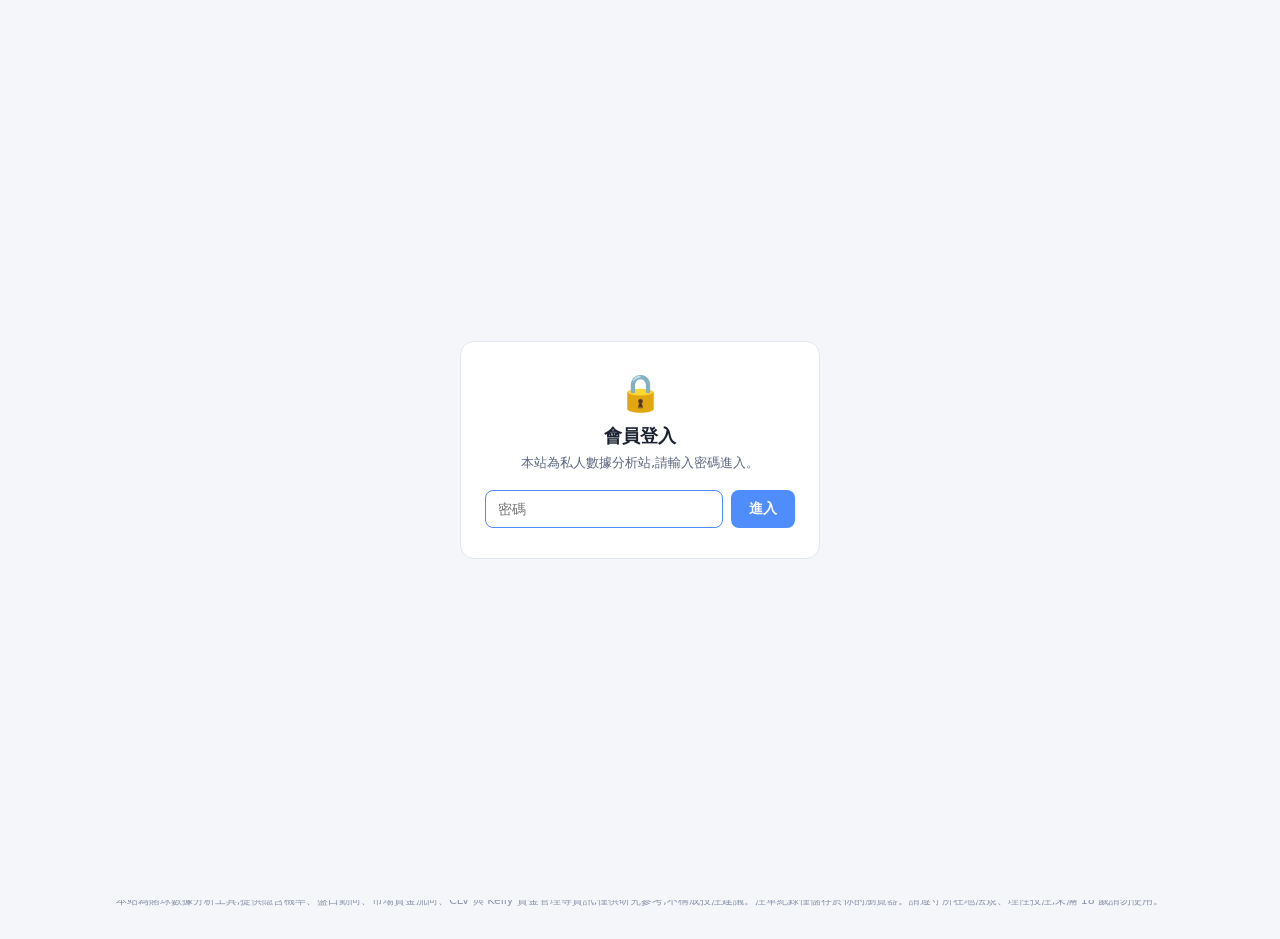
==== index.html @ 33e37930 "0711-2" ====
<!DOCTYPE html>
<html lang="zh-Hant">
<head>
<meta charset="UTF-8">
<meta name="viewport" content="width=device-width, initial-scale=1.0">
<!-- 私人站台:不允許任何搜尋引擎索引、跟隨或快取,僅供知道網址者使用 -->
<meta name="robots" content="noindex, nofollow, noarchive, nosnippet, noimageindex">
<meta name="googlebot" content="noindex, nofollow, noarchive, nosnippet, noimageindex">
<meta name="referrer" content="no-referrer">
<title>盤口數據分析站 | 賭球情報・盤口走勢・CLV</title>
<link rel="icon" href="data:image/svg+xml,<svg xmlns=%22http://www.w3.org/2000/svg%22 viewBox=%220 0 100 100%22><text y=%22.9em%22 font-size=%2290%22>📈</text></svg>">
<link rel="stylesheet" href="assets/css/style.css?v=9">
</head>
<body>

<!-- 假登入閘門:僅為入口儀式,非真正的存取控制 -->
<div id="loginGate" class="login-gate">
  <div class="login-card">
    <div class="login-icon">🔒</div>
    <h2>會員登入</h2>
    <p>本站為私人數據分析站,請輸入密碼進入。</p>
    <form id="loginForm" class="login-form">
      <input type="password" id="loginPw" placeholder="密碼" autocomplete="off" autofocus>
      <button type="submit">進入</button>
    </form>
    <p class="login-err" id="loginErr" hidden>密碼錯誤,請再試一次。</p>
  </div>
</div>
<script>
(function () {
  var KEY = "gateOk";
  var gate = document.getElementById("loginGate");
  function unlock() {
    gate.hidden = true;
    document.documentElement.classList.remove("gate-locked");
  }
  var ok = false;
  try { ok = sessionStorage.getItem(KEY) === "1"; } catch (e) {}
  if (ok) { unlock(); return; }
  document.documentElement.classList.add("gate-locked");
  document.getElementById("loginForm").addEventListener("submit", function (e) {
    e.preventDefault();
    if (document.getElementById("loginPw").value === "0") {
      try { sessionStorage.setItem(KEY, "1"); } catch (err) {}
      unlock();
    } else {
      document.getElementById("loginErr").hidden = false;
      document.getElementById("loginPw").value = "";
      document.getElementById("loginPw").focus();
    }
  });
})();
</script>

<header class="site-header">
  <div class="header-inner">
    <div class="brand">
      <span class="brand-icon">📈</span>
      <div class="brand-text">
        <h1>盤口數據分析站</h1>
        <p class="subtitle">MLB・NBA・日職・韓職|賠率、盤口動向與賭球數據</p>
      </div>
    </div>
    <div class="header-actions">
      <span class="updated-at" id="updatedAt">尚未更新</span>
      <a class="icon-btn nav-link" href="picks.html" title="今日推薦 TOP 5" aria-label="今日推薦 TOP 5">🎯</a>
      <button class="icon-btn" id="betlogBtn" title="注單紀錄與 CLV 分析" aria-label="注單紀錄與 CLV 分析">📒</button>
      <button class="icon-btn" id="refreshBtn" title="立即重新整理" aria-label="立即重新整理">⟳</button>
      <button class="icon-btn" id="notifBtn" title="比分變動桌面通知" aria-label="比分變動桌面通知">🔕</button>
      <button class="icon-btn" id="themeBtn" title="切換深淺色" aria-label="切換深淺色">🌙</button>
    </div>
  </div>
</header>

<nav class="toolbar">
  <div class="toolbar-inner">
    <div class="league-tabs" id="leagueTabs">
      <button class="tab active" data-league="all">全部</button>
      <button class="tab" data-league="mlb">MLB</button>
      <button class="tab" data-league="nba">NBA</button>
      <button class="tab" data-league="npb">日職 NPB</button>
      <button class="tab" data-league="kbo">韓職 KBO</button>
    </div>
    <div class="date-nav">
      <button class="icon-btn small" id="prevDay" aria-label="前一天">‹</button>
      <button class="date-label" id="dateLabel">今天</button>
      <button class="icon-btn small" id="nextDay" aria-label="後一天">›</button>
      <label class="auto-toggle">
        <input type="checkbox" id="autoRefreshToggle" checked>
        <span>自動更新</span>
      </label>
    </div>
  </div>
</nav>

<main id="content" class="content">
  <!-- league sections injected by JS -->
</main>

<footer class="site-footer">
  <p>資料來源:MLB Stats API、ESPN、TheSportsDB。賠率為 ESPN 合作數據供應商提供之美式盤,盤口走勢為本站每 20 分鐘自動採樣。</p>
  <p>本站為賭球數據分析工具,提供隱含機率、盤口動向、市場資金流向、CLV 與 Kelly 資金管理等資訊,僅供研究參考,不構成投注建議。注單紀錄僅儲存於你的瀏覽器。請遵守所在地法規、理性投注,未滿 18 歲請勿使用。</p>
</footer>

<div id="modal" class="modal hidden" aria-hidden="true">
  <div class="modal-backdrop" id="modalBackdrop"></div>
  <div class="modal-panel" role="dialog" aria-modal="true">
    <button class="modal-close" id="modalClose" aria-label="關閉">✕</button>
    <div id="modalBody" class="modal-body"></div>
  </div>
</div>

<script src="assets/js/app.js?v=8"></script>
</body>
</html>
---- assets/css/style.css ----
:root {
  --bg: #0b0f17;
  --bg-elev: #131a26;
  --bg-card: #171f2e;
  --border: #253044;
  --text: #e8ecf4;
  --text-dim: #8b96ac;
  --text-faint: #5c6780;
  --accent: #4f8dfd;
  --live: #ef4444;
  --live-bg: rgba(239, 68, 68, 0.12);
  --final-bg: rgba(139, 150, 172, 0.12);
  --scheduled-bg: rgba(79, 141, 253, 0.12);
  --mlb: #d64545;
  --nba: #e0762c;
  --npb: #3d7ab8;
  --kbo: #4a9b6e;
  --shadow: 0 1px 3px rgba(0, 0, 0, 0.4);
}

:root[data-theme="light"] {
  --bg: #f4f6fa;
  --bg-elev: #ffffff;
  --bg-card: #ffffff;
  --border: #e2e6ee;
  --text: #1a2130;
  --text-dim: #5c6780;
  --text-faint: #8b96ac;
  --live-bg: rgba(239, 68, 68, 0.08);
  --final-bg: rgba(92, 103, 128, 0.08);
  --scheduled-bg: rgba(79, 141, 253, 0.08);
  --shadow: 0 1px 3px rgba(20, 30, 50, 0.08);
}

@media (prefers-color-scheme: light) {
  :root:not([data-theme="dark"]) {
    --bg: #f4f6fa;
    --bg-elev: #ffffff;
    --bg-card: #ffffff;
    --border: #e2e6ee;
    --text: #1a2130;
    --text-dim: #5c6780;
    --text-faint: #8b96ac;
    --live-bg: rgba(239, 68, 68, 0.08);
    --final-bg: rgba(92, 103, 128, 0.08);
    --scheduled-bg: rgba(79, 141, 253, 0.08);
    --shadow: 0 1px 3px rgba(20, 30, 50, 0.08);
  }
}

* { box-sizing: border-box; }

html, body {
  margin: 0;
  padding: 0;
  background: var(--bg);
  color: var(--text);
  font-family: -apple-system, "Segoe UI", "PingFang TC", "Microsoft JhengHei", system-ui, sans-serif;
  min-height: 100%;
}

body {
  display: flex;
  flex-direction: column;
  min-height: 100vh;
}

/* Header */
.site-header {
  background: var(--bg-elev);
  border-bottom: 1px solid var(--border);
  position: sticky;
  top: 0;
  z-index: 20;
}

.header-inner {
  max-width: 1200px;
  margin: 0 auto;
  padding: 14px 20px;
  display: flex;
  align-items: center;
  justify-content: space-between;
  gap: 12px;
}

.brand { display: flex; align-items: center; gap: 12px; }
.brand-icon { font-size: 28px; }
.brand-text h1 { font-size: 18px; margin: 0; font-weight: 700; letter-spacing: 0.2px; }
.subtitle { margin: 2px 0 0; font-size: 12px; color: var(--text-dim); }

.header-actions { display: flex; align-items: center; gap: 10px; }
.updated-at { font-size: 12px; color: var(--text-faint); white-space: nowrap; }

.icon-btn {
  background: var(--bg-card);
  border: 1px solid var(--border);
  color: var(--text);
  width: 34px;
  height: 34px;
  border-radius: 8px;
  cursor: pointer;
  font-size: 16px;
  display: inline-flex;
  align-items: center;
  justify-content: center;
  transition: background 0.15s, transform 0.15s;
}
.icon-btn:hover { background: var(--border); }
.icon-btn:active { transform: scale(0.94); }
.icon-btn.small { width: 28px; height: 28px; font-size: 14px; }
.icon-btn.spinning { animation: spin 0.6s linear; }
@keyframes spin { to { transform: rotate(360deg); } }

/* Toolbar */
.toolbar {
  background: var(--bg);
  border-bottom: 1px solid var(--border);
  position: sticky;
  top: 63px;
  z-index: 19;
}
.toolbar-inner {
  max-width: 1200px;
  margin: 0 auto;
  padding: 10px 20px;
  display: flex;
  align-items: center;
  justify-content: space-between;
  gap: 12px;
  flex-wrap: wrap;
}

.league-tabs { display: flex; gap: 6px; flex-wrap: wrap; }
.tab {
  background: transparent;
  border: 1px solid var(--border);
  color: var(--text-dim);
  padding: 7px 14px;
  border-radius: 999px;
  font-size: 13px;
  cursor: pointer;
  font-weight: 600;
  transition: all 0.15s;
}
.tab:hover { color: var(--text); border-color: var(--accent); }
.tab.active { background: var(--accent); color: #fff; border-color: var(--accent); }

.date-nav { display: flex; align-items: center; gap: 8px; }
.date-label {
  background: var(--bg-card);
  border: 1px solid var(--border);
  color: var(--text);
  padding: 6px 12px;
  border-radius: 8px;
  font-size: 13px;
  cursor: pointer;
  min-width: 84px;
  text-align: center;
}
.auto-toggle {
  display: flex;
  align-items: center;
  gap: 6px;
  font-size: 12px;
  color: var(--text-dim);
  cursor: pointer;
  margin-left: 4px;
}
.auto-toggle input { cursor: pointer; }

/* Content */
.content {
  flex: 1;
  max-width: 1200px;
  width: 100%;
  margin: 0 auto;
  padding: 20px;
}

.league-section { margin-bottom: 32px; }
.league-section-header {
  display: flex;
  align-items: center;
  gap: 10px;
  margin-bottom: 12px;
}
.league-dot { width: 10px; height: 10px; border-radius: 50%; }
.league-section-header h2 { font-size: 16px; margin: 0; font-weight: 700; }
.league-count { font-size: 12px; color: var(--text-faint); }

.game-grid {
  display: grid;
  grid-template-columns: repeat(auto-fill, minmax(280px, 1fr));
  gap: 12px;
}

.game-card {
  background: var(--bg-card);
  border: 1px solid var(--border);
  border-radius: 12px;
  padding: 14px 16px;
  box-shadow: var(--shadow);
  border-left: 3px solid var(--league-color, var(--accent));
}

.game-status-row {
  display: flex;
  align-items: center;
  justify-content: space-between;
  margin-bottom: 10px;
}

.status-pill {
  display: inline-flex;
  align-items: center;
  gap: 6px;
  font-size: 11px;
  font-weight: 700;
  padding: 3px 9px;
  border-radius: 999px;
  letter-spacing: 0.3px;
}
.status-pill.live { background: var(--live-bg); color: var(--live); }
.status-pill.final { background: var(--final-bg); color: var(--text-dim); }
.status-pill.scheduled { background: var(--scheduled-bg); color: var(--accent); }

.live-dot {
  width: 6px; height: 6px; border-radius: 50%;
  background: var(--live);
  animation: pulse 1.4s ease-in-out infinite;
}
@keyframes pulse {
  0%, 100% { opacity: 1; transform: scale(1); }
  50% { opacity: 0.4; transform: scale(0.7); }
}

.game-detail { font-size: 12px; color: var(--text-faint); }

.team-row {
  display: flex;
  align-items: center;
  justify-content: space-between;
  padding: 5px 0;
}
.team-info { display: flex; align-items: center; gap: 8px; min-width: 0; }
.team-logo { width: 22px; height: 22px; object-fit: contain; flex-shrink: 0; }
.team-logo-fallback {
  width: 22px; height: 22px; border-radius: 50%;
  background: var(--border);
  flex-shrink: 0;
}
.team-name {
  font-size: 14px;
  white-space: nowrap;
  overflow: hidden;
  text-overflow: ellipsis;
  color: var(--text-dim);
}
.team-row.winner .team-name { color: var(--text); font-weight: 700; }
.team-score {
  font-size: 17px;
  font-weight: 700;
  font-variant-numeric: tabular-nums;
  color: var(--text-dim);
  min-width: 24px;
  text-align: right;
}
.team-row.winner .team-score { color: var(--text); }

.empty-state, .error-state {
  padding: 24px;
  text-align: center;
  color: var(--text-faint);
  background: var(--bg-card);
  border: 1px dashed var(--border);
  border-radius: 12px;
  font-size: 13px;
}
.error-state { color: var(--live); border-style: solid; }
.error-state button {
  margin-top: 8px;
  background: var(--bg-elev);
  border: 1px solid var(--border);
  color: var(--text);
  padding: 5px 12px;
  border-radius: 6px;
  cursor: pointer;
  font-size: 12px;
}

.skeleton {
  height: 96px;
  border-radius: 12px;
  background: linear-gradient(90deg, var(--bg-card) 25%, var(--border) 50%, var(--bg-card) 75%);
  background-size: 200% 100%;
  animation: shimmer 1.4s infinite;
}
@keyframes shimmer {
  0% { background-position: 200% 0; }
  100% { background-position: -200% 0; }
}

.site-footer {
  text-align: center;
  padding: 20px;
  font-size: 11px;
  color: var(--text-faint);
  border-top: 1px solid var(--border);
}

/* Odds row on cards */
.odds-row {
  display: flex;
  flex-wrap: wrap;
  gap: 4px 12px;
  margin-top: 8px;
  padding-top: 8px;
  border-top: 1px dashed var(--border);
  font-size: 11px;
  color: var(--text-faint);
  font-variant-numeric: tabular-nums;
}
.odds-row b { color: var(--text-dim); font-weight: 600; }

/* Score change flash */
@keyframes score-flash {
  0% { background: var(--live-bg); }
  100% { background: transparent; }
}
.game-card.flash { animation: score-flash 2.5s ease-out; }
.game-card.flash .team-score { color: var(--live); }

/* Pin button */
.pin-btn {
  background: none;
  border: none;
  cursor: pointer;
  font-size: 14px;
  color: var(--text-faint);
  padding: 0 2px;
  line-height: 1;
}
.pin-btn.pinned { color: #f0b429; }
.pin-btn:hover { color: #f0b429; }
.status-left { display: flex; align-items: center; gap: 6px; }

/* Odds movement log */
.move-list { list-style: none; margin: 0; padding: 0; font-size: 12px; font-variant-numeric: tabular-nums; }
.move-list li { padding: 5px 0; border-bottom: 1px dashed var(--border); color: var(--text-dim); display: flex; gap: 12px; }
.move-list li:last-child { border-bottom: none; }
.move-list .mt { color: var(--text-faint); white-space: nowrap; }

/* Lineup tables */
.lineup-grid { display: grid; grid-template-columns: 1fr 1fr; gap: 12px; }
@media (max-width: 560px) { .lineup-grid { grid-template-columns: 1fr; } }

/* Clickable cards */
.game-card.clickable { cursor: pointer; transition: border-color 0.15s, transform 0.1s; }
.game-card.clickable:hover { border-color: var(--accent); }
.game-card.clickable:active { transform: scale(0.99); }

/* Modal */
.modal { position: fixed; inset: 0; z-index: 50; display: flex; align-items: center; justify-content: center; }
.modal.hidden { display: none; }
.modal-backdrop { position: absolute; inset: 0; background: rgba(4, 8, 16, 0.65); backdrop-filter: blur(2px); }
.modal-panel {
  position: relative;
  background: var(--bg-elev);
  border: 1px solid var(--border);
  border-radius: 16px;
  width: min(720px, calc(100vw - 32px));
  max-height: calc(100vh - 64px);
  overflow-y: auto;
  box-shadow: 0 20px 60px rgba(0, 0, 0, 0.5);
}
.modal-close {
  position: sticky;
  top: 10px;
  float: right;
  margin: 10px 12px 0 0;
  background: var(--bg-card);
  border: 1px solid var(--border);
  color: var(--text-dim);
  width: 30px; height: 30px;
  border-radius: 8px;
  cursor: pointer;
  font-size: 13px;
  z-index: 2;
}
.modal-close:hover { color: var(--text); background: var(--border); }
.modal-body { padding: 20px 22px 24px; }

.detail-header { display: flex; align-items: center; justify-content: space-between; gap: 10px; margin-bottom: 4px; }
.detail-league { font-size: 12px; font-weight: 700; color: var(--text-dim); letter-spacing: 0.5px; }
.detail-matchup {
  display: grid;
  grid-template-columns: 1fr auto 1fr;
  align-items: center;
  gap: 12px;
  margin: 14px 0 18px;
  text-align: center;
}
.detail-team { display: flex; flex-direction: column; align-items: center; gap: 6px; min-width: 0; }
.detail-team img { width: 48px; height: 48px; object-fit: contain; }
.detail-team .name { font-size: 14px; font-weight: 700; }
.detail-team .sub { font-size: 11px; color: var(--text-faint); }
.detail-score { font-size: 30px; font-weight: 800; font-variant-numeric: tabular-nums; white-space: nowrap; }
.detail-score .sep { color: var(--text-faint); margin: 0 6px; font-weight: 400; }
.detail-status-line { text-align: center; font-size: 12px; color: var(--text-dim); margin-bottom: 16px; }

.detail-section { margin-top: 20px; }
.detail-section h3 {
  font-size: 13px;
  margin: 0 0 8px;
  color: var(--text-dim);
  font-weight: 700;
  letter-spacing: 0.4px;
  border-left: 3px solid var(--accent);
  padding-left: 8px;
}

.table-wrap { overflow-x: auto; border: 1px solid var(--border); border-radius: 10px; }
.stat-table { width: 100%; border-collapse: collapse; font-size: 12px; min-width: 420px; }
.stat-table th, .stat-table td {
  padding: 6px 8px;
  text-align: right;
  white-space: nowrap;
  font-variant-numeric: tabular-nums;
}
.stat-table th { background: var(--bg-card); color: var(--text-faint); font-weight: 600; border-bottom: 1px solid var(--border); }
.stat-table td { border-bottom: 1px solid var(--border); color: var(--text-dim); }
.stat-table tr:last-child td { border-bottom: none; }
.stat-table th:first-child, .stat-table td:first-child { text-align: left; position: sticky; left: 0; background: var(--bg-elev); }
.stat-table th:first-child { background: var(--bg-card); }
.stat-table td:first-child { color: var(--text); }
.stat-table tr.total-row td { font-weight: 700; color: var(--text); background: var(--bg-card); }
.stat-table tr.current-inning td { background: var(--live-bg); }
.stat-table .starter-mark { color: var(--accent); font-weight: 700; }

.pitcher-compare { display: grid; grid-template-columns: 1fr 1fr; gap: 12px; }
.pitcher-card {
  background: var(--bg-card);
  border: 1px solid var(--border);
  border-radius: 10px;
  padding: 12px 14px;
}
.pitcher-card .p-team { font-size: 11px; color: var(--text-faint); margin-bottom: 2px; }
.pitcher-card .p-name { font-size: 14px; font-weight: 700; margin-bottom: 8px; }
.pitcher-card .p-stats { display: flex; flex-wrap: wrap; gap: 8px 14px; font-size: 12px; color: var(--text-dim); }
.pitcher-card .p-stats b { color: var(--text); font-variant-numeric: tabular-nums; }

.prob-bar-wrap { margin: 6px 0 2px; }
.prob-labels { display: flex; justify-content: space-between; font-size: 12px; color: var(--text-dim); margin-bottom: 4px; }
.prob-labels b { color: var(--text); }
.prob-bar { display: flex; height: 10px; border-radius: 999px; overflow: hidden; background: var(--border); }
.prob-bar .away-part { background: var(--accent); }
.prob-bar .home-part { background: var(--kbo); }

.analysis-box {
  background: var(--bg-card);
  border: 1px solid var(--border);
  border-radius: 10px;
  padding: 12px 14px;
  font-size: 13px;
  line-height: 1.7;
  color: var(--text-dim);
}
.analysis-box b { color: var(--text); }
.analysis-box p { margin: 0 0 8px; }
.analysis-box p:last-child { margin-bottom: 0; }

.injury-list { list-style: none; margin: 0; padding: 0; font-size: 12px; }
.injury-list li { padding: 5px 0; border-bottom: 1px dashed var(--border); color: var(--text-dim); display: flex; justify-content: space-between; gap: 8px; }
.injury-list li:last-child { border-bottom: none; }
.injury-status { color: var(--live); font-weight: 600; white-space: nowrap; }

.meta-grid { display: grid; grid-template-columns: repeat(auto-fit, minmax(140px, 1fr)); gap: 8px; }
.meta-item { background: var(--bg-card); border: 1px solid var(--border); border-radius: 10px; padding: 10px 12px; }
.meta-item .k { font-size: 11px; color: var(--text-faint); }
.meta-item .v { font-size: 13px; font-weight: 600; margin-top: 2px; }

.detail-note { font-size: 12px; color: var(--text-faint); margin-top: 8px; }
.detail-loading { padding: 40px 0; text-align: center; color: var(--text-faint); font-size: 13px; }
.detail-loading .spinner {
  width: 26px; height: 26px;
  border: 3px solid var(--border);
  border-top-color: var(--accent);
  border-radius: 50%;
  margin: 0 auto 12px;
  animation: spin-loop 0.8s linear infinite;
}
@keyframes spin-loop { to { transform: rotate(360deg); } }

@media (max-width: 560px) {
  .pitcher-compare { grid-template-columns: 1fr; }
  .modal-body { padding: 16px 14px 20px; }
}

@media (max-width: 640px) {
  .header-inner { padding: 12px 14px; }
  .brand-text h1 { font-size: 16px; }
  .toolbar { top: 58px; }
  .toolbar-inner { padding: 10px 14px; }
  .content { padding: 14px; }
  .updated-at { display: none; }
}

/* ---------- bet log / odds history ---------- */
.pos { color: #34c07c; }
.neg { color: #ef4444; }

.bet-actions {
  display: flex; flex-wrap: wrap; align-items: center;
  gap: 6px; margin-top: 10px;
}
.bet-actions-label { font-size: 12px; color: var(--text-faint); margin-right: 2px; }
.bet-rec {
  font: inherit; font-size: 12px;
  padding: 4px 10px;
  border: 1px solid var(--border);
  border-radius: 14px;
  background: var(--bg-card);
  color: var(--text-dim);
  cursor: pointer;
  font-variant-numeric: tabular-nums;
}
.bet-rec:hover { border-color: var(--accent); color: var(--text); }
.bet-rec.done { border-color: #34c07c; color: #34c07c; cursor: default; }

.bet-tiles {
  display: flex; flex-wrap: wrap; gap: 8px;
  margin-top: 16px;
}
.bet-tile {
  flex: 1 1 100px;
  background: var(--bg-card);
  border: 1px solid var(--border);
  border-radius: 10px;
  padding: 10px 12px;
  display: flex; flex-direction: column; gap: 2px;
}
.bet-tile .v { font-size: 16px; font-weight: 700; font-variant-numeric: tabular-nums; }
.bet-tile .k { font-size: 11px; color: var(--text-faint); }
.bet-tile.pos .v { color: #34c07c; }
.bet-tile.neg .v { color: #ef4444; }

.bet-res {
  display: inline-block; min-width: 26px; text-align: center;
  font-size: 11px; font-weight: 700;
  padding: 2px 7px; border-radius: 10px;
}
.bet-res.win { background: rgba(52, 192, 124, 0.15); color: #34c07c; }
.bet-res.loss { background: var(--live-bg); color: var(--live); }
.bet-res.push { background: var(--final-bg); color: var(--text-dim); }
.bet-res.pending { background: var(--scheduled-bg); color: var(--accent); }

.bet-match { font-size: 11px; color: var(--text-faint); }
.bet-live-tag {
  font-size: 10px; color: var(--live);
  border: 1px solid var(--live); border-radius: 8px;
  padding: 0 5px; margin-left: 3px;
}
.bet-stake {
  width: 58px;
  font: inherit; font-size: 12px;
  padding: 3px 6px;
  border: 1px solid var(--border); border-radius: 6px;
  background: var(--bg-elev); color: var(--text);
}
.bet-del {
  font: inherit; font-size: 11px;
  border: none; background: none; cursor: pointer;
  color: var(--text-faint); padding: 4px;
}
.bet-del:hover { color: var(--live); }
.bet-toolbar { display: flex; gap: 10px; margin-top: 12px; }

.text-btn {
  font: inherit; font-size: 12px;
  padding: 5px 12px;
  border: 1px solid var(--border); border-radius: 8px;
  background: var(--bg-card); color: var(--text-dim);
  cursor: pointer;
}
.text-btn:hover { border-color: var(--accent); color: var(--text); }
.text-btn.danger:hover { border-color: var(--live); color: var(--live); }

.kelly-row {
  display: flex; flex-wrap: wrap; align-items: flex-end; gap: 10px;
}
.kelly-row label {
  display: flex; flex-direction: column; gap: 3px;
  font-size: 11px; color: var(--text-faint);
}
.kelly-row input {
  width: 86px;
  font: inherit; font-size: 13px;
  padding: 5px 8px;
  border: 1px solid var(--border); border-radius: 6px;
  background: var(--bg-elev); color: var(--text);
}
.kelly-out {
  margin-top: 10px; font-size: 13px; line-height: 1.7;
  color: var(--text-dim); font-variant-numeric: tabular-nums;
}

.close-row td { background: var(--scheduled-bg); }
.close-tag {
  font-size: 10px; color: var(--accent);
  border: 1px solid var(--accent); border-radius: 8px;
  padding: 0 5px; margin-left: 4px;
}

/* ---------- line movement ---------- */
.move-badge {
  display: inline-block;
  font-size: 11px; font-weight: 700;
  font-variant-numeric: tabular-nums;
  padding: 1px 7px; margin-left: 6px;
  border-radius: 10px;
  white-space: nowrap;
}
.move-badge.home { background: rgba(52, 192, 124, 0.15); color: #34c07c; }
.move-badge.away { background: rgba(224, 118, 44, 0.15); color: var(--accent); }

.move-verdict {
  font-size: 13px; font-weight: 600;
  border-radius: 10px;
  padding: 10px 14px;
  margin-bottom: 10px;
  border: 1px solid var(--border);
  background: var(--bg-card);
  color: var(--text-dim);
}
.move-verdict b { color: var(--text); }
.move-verdict.home { border-color: rgba(52, 192, 124, 0.45); }
.move-verdict.away { border-color: rgba(224, 118, 44, 0.45); }

/* ---------- fake login gate ---------- */
.login-gate {
  position: fixed; inset: 0; z-index: 1000;
  background: var(--bg);
  display: flex; align-items: center; justify-content: center;
  padding: 20px;
}
.login-gate[hidden] { display: none; }
html.gate-locked { overflow: hidden; }
.login-card {
  width: 100%; max-width: 360px;
  background: var(--bg-elev);
  border: 1px solid var(--border);
  border-radius: 14px;
  padding: 30px 24px;
  text-align: center;
}
.login-icon { font-size: 36px; margin-bottom: 10px; }
.login-card h2 { margin: 0 0 6px; font-size: 18px; color: var(--text); }
.login-card p { margin: 0 0 18px; font-size: 13px; color: var(--text-dim); }
.login-form { display: flex; gap: 8px; }
.login-form input {
  flex: 1; min-width: 0;
  padding: 10px 12px;
  font-size: 14px;
  border: 1px solid var(--border);
  border-radius: 8px;
  background: var(--bg-card);
  color: var(--text);
}
.login-form input:focus { outline: none; border-color: var(--accent); }
.login-form button {
  padding: 10px 18px;
  font-size: 14px; font-weight: 700;
  border: none; border-radius: 8px;
  background: var(--accent); color: #fff;
  cursor: pointer;
}
.login-err { color: #ef4444 !important; margin: 12px 0 0 !important; font-size: 12px !important; }

/* ---------- picks page ---------- */
a.icon-btn.nav-link { text-decoration: none; }

.picks-content { max-width: 860px; }
.picks-intro { margin-bottom: 14px; }

.picks-section-title {
  display: flex; align-items: baseline; gap: 10px;
  font-size: 16px; font-weight: 800;
  margin: 22px 0 10px;
  padding-bottom: 6px;
  border-bottom: 1px solid var(--border);
}
.picks-section-title:first-of-type { margin-top: 18px; }
.picks-section-count {
  font-size: 11px; font-weight: 600;
  color: var(--text-faint);
}

.pick-card {
  display: flex;
  gap: 14px;
  background: var(--bg-elev);
  border: 1px solid var(--border);
  border-radius: 12px;
  padding: 14px 16px;
  margin-bottom: 12px;
}
.pick-rank {
  flex: 0 0 34px;
  width: 34px; height: 34px;
  border-radius: 50%;
  background: var(--accent);
  color: #fff;
  font-size: 16px; font-weight: 800;
  display: flex; align-items: center; justify-content: center;
}
.pick-main { flex: 1; min-width: 0; }
.pick-top {
  display: flex; flex-wrap: wrap; align-items: center; gap: 8px;
  font-size: 11px; color: var(--text-faint);
  margin-bottom: 4px;
}
.pick-type {
  font-weight: 700;
  padding: 1px 8px;
  border-radius: 10px;
  background: var(--scheduled-bg);
  color: var(--accent);
}
.pick-type.nrfi { background: rgba(52, 192, 124, 0.15); color: #34c07c; }
.pick-type.yrfi { background: var(--live-bg); color: var(--live); }
.pick-weak {
  padding: 1px 8px; border-radius: 10px;
  border: 1px dashed var(--border);
  color: var(--text-faint);
}
.pick-match { font-size: 14px; font-weight: 700; margin-bottom: 2px; }
.pick-bet { font-size: 15px; margin: 4px 0 6px; }
.pick-bet b { color: var(--text); }
.pick-price {
  margin-left: 8px;
  font-size: 12px; font-weight: 700;
  color: var(--text-dim);
  font-variant-numeric: tabular-nums;
}
.pick-nums {
  display: flex; flex-wrap: wrap; gap: 6px 16px;
  font-size: 12px; color: var(--text-dim);
  font-variant-numeric: tabular-nums;
  margin-bottom: 8px;
}
.pick-nums b { color: var(--text); }
.pick-nums .pos b { color: #34c07c; }
.pick-nums .neg b { color: #ef4444; }
.pick-reasons {
  margin: 0; padding-left: 18px;
  font-size: 12px; line-height: 1.7;
  color: var(--text-dim);
}
.pick-reasons b { color: var(--text); }

/* NRFI 15-item checklist */
.pick-checklist { margin-top: 12px; }
.pick-checklist summary {
  cursor: pointer;
  font-size: 12px; font-weight: 700;
  color: var(--text-dim);
}
.pick-checklist summary b { color: var(--text); }
.cl-gate-tag { color: #ef4444; }
.cl-wrap { margin-top: 8px; }
.cl-table {
  width: 100%; min-width: 520px;
  border-collapse: collapse;
  font-size: 12px;
}
.cl-table th, .cl-table td {
  text-align: left; vertical-align: top;
  padding: 5px 8px;
  border-bottom: 1px solid var(--border);
}
.cl-table tr:last-child td { border-bottom: none; }
.cl-table th { color: var(--text-faint); font-weight: 600; white-space: nowrap; }
.cl-stars { color: #eab308; white-space: nowrap; letter-spacing: 1px; }
.cl-note { color: var(--text-faint); font-size: 11px; margin-top: 1px; }
.cl-status { white-space: nowrap; font-weight: 700; }
.cl-status.ok { color: #34c07c; }
.cl-status.bad { color: #ef4444; }
.cl-status.na { color: var(--text-faint); }
.cl-gate { font-size: 12px; color: #ef4444; margin: 8px 0 0; line-height: 1.7; }

.veto-block { margin: 4px 0 10px; }
.veto-block > summary {
  cursor: pointer;
  font-size: 12px; font-weight: 700;
  color: var(--text-faint);
  padding: 8px 0;
}
.veto-block .pick-card { opacity: 0.8; margin-top: 10px; }
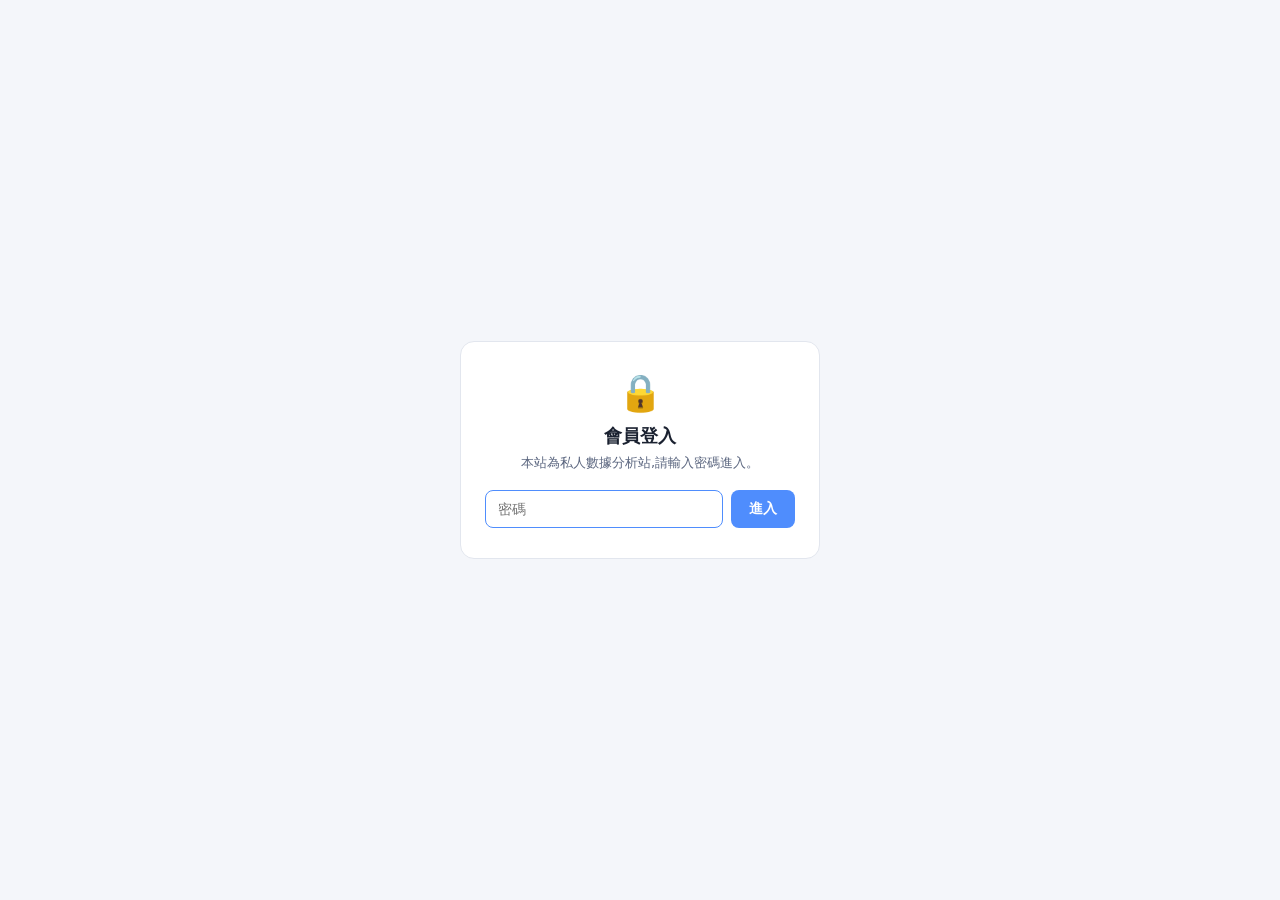
==== commit 1e16b463: "0718" ====
--- a/index.html
+++ b/index.html
@@ -58,7 +58,7 @@
       <span class="brand-icon">📈</span>
       <div class="brand-text">
         <h1>盤口數據分析站</h1>
-        <p class="subtitle">MLB・NBA・日職・韓職|賠率、盤口動向與賭球數據</p>
+        <p class="subtitle">MLB・NBA・WNBA|賠率、盤口動向與賭球數據</p>
       </div>
     </div>
     <div class="header-actions">
@@ -78,8 +78,7 @@
       <button class="tab active" data-league="all">全部</button>
       <button class="tab" data-league="mlb">MLB</button>
       <button class="tab" data-league="nba">NBA</button>
-      <button class="tab" data-league="npb">日職 NPB</button>
-      <button class="tab" data-league="kbo">韓職 KBO</button>
+      <button class="tab" data-league="wnba">WNBA</button>
     </div>
     <div class="date-nav">
       <button class="icon-btn small" id="prevDay" aria-label="前一天">‹</button>
--- a/assets/css/style.css
+++ b/assets/css/style.css
@@ -13,8 +13,6 @@
   --scheduled-bg: rgba(79, 141, 253, 0.12);
   --mlb: #d64545;
   --nba: #e0762c;
-  --npb: #3d7ab8;
-  --kbo: #4a9b6e;
   --shadow: 0 1px 3px rgba(0, 0, 0, 0.4);
 }
 
@@ -455,7 +453,7 @@
 .prob-labels b { color: var(--text); }
 .prob-bar { display: flex; height: 10px; border-radius: 999px; overflow: hidden; background: var(--border); }
 .prob-bar .away-part { background: var(--accent); }
-.prob-bar .home-part { background: var(--kbo); }
+.prob-bar .home-part { background: #4a9b6e; }
 
 .analysis-box {
   background: var(--bg-card);
